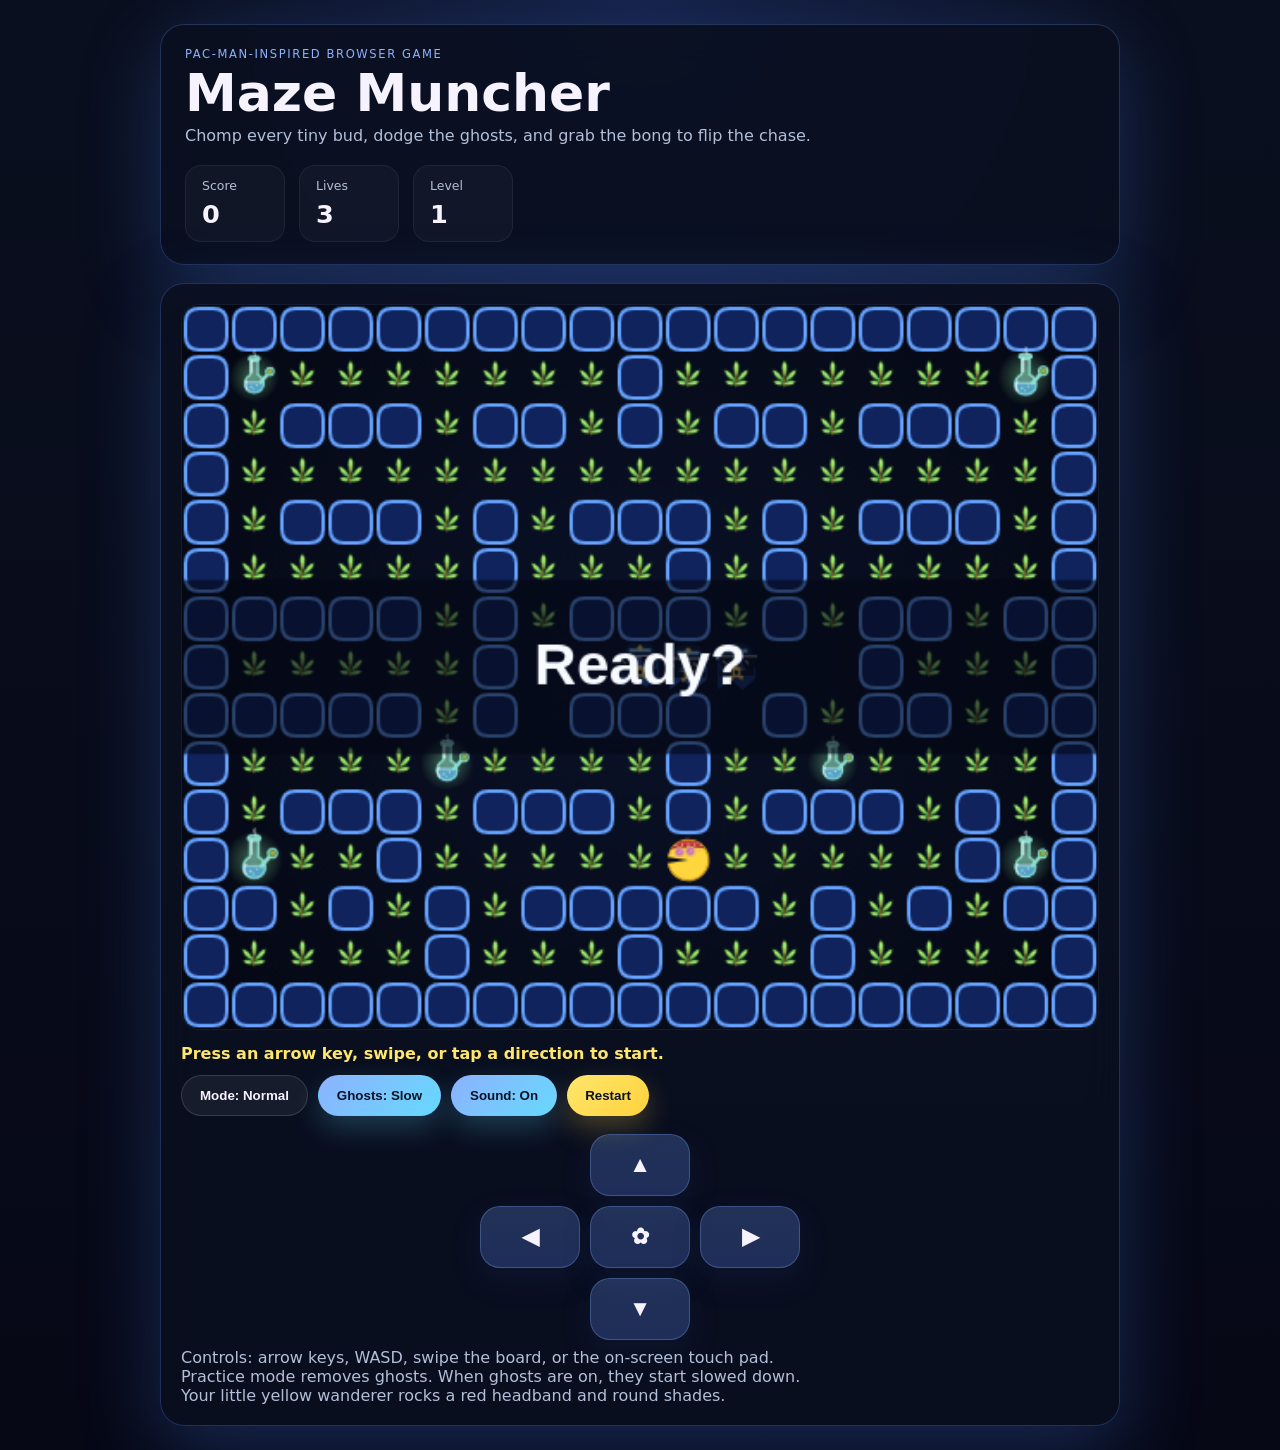
==== standalone.html @ b018c47c "Maze Muncher — polished build (hi-DPI, jail, cops, bong power-ups) Co-Authored-By: Claude Fable 5 <n" ====
<!DOCTYPE html>
<html lang="en">
<head>
  <meta charset="UTF-8" />
  <meta name="viewport" content="width=device-width, initial-scale=1.0" />
  <title>Maze Muncher</title>
  <style>
:root {
  color-scheme: dark;
  --bg: #060816;
  --panel: rgba(11, 16, 33, 0.9);
  --border: rgba(98, 148, 255, 0.26);
  --text: #f6f3ff;
  --muted: #b3bfd8;
  --accent: #ffe66d;
  --glow: rgba(76, 134, 255, 0.25);
}

* {
  box-sizing: border-box;
}

body {
  margin: 0;
  min-height: 100vh;
  font-family: Inter, system-ui, -apple-system, BlinkMacSystemFont, "Segoe UI", sans-serif;
  color: var(--text);
  background:
    radial-gradient(circle at top, rgba(71, 115, 255, 0.18), transparent 32%),
    linear-gradient(180deg, #0a0f1f 0%, var(--bg) 100%);
}

.game-shell {
  width: min(960px, calc(100vw - 32px));
  margin: 24px auto;
  display: grid;
  gap: 18px;
}

.hud-card,
.board-card {
  background: var(--panel);
  border: 1px solid var(--border);
  border-radius: 24px;
  box-shadow: 0 24px 80px var(--glow);
  backdrop-filter: blur(18px);
}

.hud-card {
  padding: 22px 24px;
  display: flex;
  justify-content: space-between;
  gap: 20px;
  align-items: end;
  flex-wrap: wrap;
}

.eyebrow {
  margin: 0 0 8px;
  color: #8db2ff;
  text-transform: uppercase;
  letter-spacing: 0.14em;
  font-size: 0.72rem;
}

h1 {
  margin: 0;
  font-size: clamp(2rem, 5vw, 3.25rem);
  line-height: 0.95;
}

.subcopy,
.instructions {
  margin: 8px 0 0;
  color: var(--muted);
  max-width: 62ch;
}

.hud-stats {
  display: flex;
  gap: 14px;
  flex-wrap: wrap;
}

.hud-stats div {
  min-width: 100px;
  padding: 12px 16px;
  background: rgba(255, 255, 255, 0.03);
  border: 1px solid rgba(255, 255, 255, 0.06);
  border-radius: 16px;
}

.hud-stats span {
  display: block;
  color: var(--muted);
  font-size: 0.78rem;
  margin-bottom: 6px;
}

.hud-stats strong {
  font-size: 1.6rem;
}

.board-card {
  padding: 20px;
}

canvas {
  width: 100%;
  height: auto;
  display: block;
  border-radius: 18px;
  background: #03040b;
  touch-action: none;
  border: 1px solid rgba(115, 161, 255, 0.15);
}

.controls {
  margin-top: 14px;
  display: flex;
  justify-content: space-between;
  align-items: center;
  gap: 12px;
  flex-wrap: wrap;
}

#message {
  margin: 0;
  font-weight: 600;
  color: var(--accent);
}

.buttons {
  display: flex;
  gap: 10px;
  flex-wrap: wrap;
}

button {
  appearance: none;
  border: 0;
  border-radius: 999px;
  padding: 12px 18px;
  cursor: pointer;
  color: #091123;
  background: linear-gradient(135deg, #ffe66d 0%, #ffd23c 100%);
  font-weight: 700;
  transition: transform 120ms ease, box-shadow 120ms ease;
  box-shadow: 0 12px 28px rgba(255, 210, 60, 0.25);
  touch-action: manipulation;
}

.touch-controls {
  margin: 18px auto 0;
  width: min(320px, 100%);
  display: grid;
  grid-template-columns: repeat(3, 1fr);
  grid-template-areas:
    '. up .'
    'left center right'
    '. down .';
  gap: 10px;
  user-select: none;
}

.touch-btn {
  min-height: 62px;
  padding: 0;
  border-radius: 20px;
  color: #f6f3ff;
  background: linear-gradient(180deg, rgba(110, 157, 255, 0.25) 0%, rgba(32, 48, 93, 0.95) 100%);
  border: 1px solid rgba(141, 178, 255, 0.28);
  box-shadow: 0 12px 28px rgba(23, 38, 80, 0.32);
  font-size: 1.4rem;
  font-weight: 800;
}

.touch-btn:hover {
  box-shadow: 0 14px 32px rgba(52, 86, 160, 0.32);
}

.touch-btn:active,
.touch-btn.touch-active {
  transform: scale(0.97);
  background: linear-gradient(180deg, rgba(255, 230, 109, 0.9) 0%, rgba(255, 180, 71, 0.95) 100%);
  color: #091123;
}

.touch-up { grid-area: up; }
.touch-left { grid-area: left; }
.touch-center { grid-area: center; }
.touch-right { grid-area: right; }
.touch-down { grid-area: down; }

button.button-secondary {
  color: var(--text);
  background: rgba(255, 255, 255, 0.06);
  border: 1px solid rgba(255, 255, 255, 0.14);
  box-shadow: none;
}

button.button-secondary.button-active {
  color: #091123;
  background: linear-gradient(135deg, #8db2ff 0%, #66d9ff 100%);
  border-color: transparent;
  box-shadow: 0 12px 28px rgba(102, 217, 255, 0.22);
}

button:hover {
  transform: translateY(-1px);
  box-shadow: 0 16px 32px rgba(255, 210, 60, 0.35);
}

button:active {
  transform: translateY(1px);
}

@media (max-width: 720px) {
  .game-shell {
    width: min(100vw - 18px, 960px);
    margin: 10px auto 24px;
  }

  .hud-card,
  .board-card {
    border-radius: 18px;
    padding: 16px;
  }

  .controls {
    align-items: stretch;
  }

  .buttons {
    width: 100%;
  }

  .buttons button {
    flex: 1 1 140px;
  }

  .touch-controls {
    width: min(340px, 100%);
    gap: 12px;
  }

  .touch-btn {
    min-height: 72px;
    font-size: 1.55rem;
  }

  .instructions {
    font-size: 0.96rem;
  }
}
  </style>
</head>
<body>
  <main class="game-shell">
    <section class="hud-card">
      <div>
        <p class="eyebrow">Pac-Man-inspired browser game</p>
        <h1>Maze Muncher</h1>
        <p class="subcopy">Chomp every tiny bud, dodge the ghosts, and grab the bong to flip the chase.</p>
      </div>
      <div class="hud-stats">
        <div><span>Score</span><strong id="score">0</strong></div>
        <div><span>Lives</span><strong id="lives">3</strong></div>
        <div><span>Level</span><strong id="level">1</strong></div>
      </div>
    </section>

    <section class="board-card">
      <canvas id="game" aria-label="Maze Muncher game board"></canvas>
      <div class="controls">
        <p id="message">Press an arrow key or tap a direction to start.</p>
        <div class="buttons">
          <button id="mode-toggle" class="button-secondary" type="button">Mode: Normal</button>
          <button id="speed-toggle" class="button-secondary" type="button">Ghosts: Slow</button>
          <button id="sound-toggle" class="button-secondary" type="button">Sound: On</button>
          <button id="restart" type="button">Restart</button>
        </div>
      </div>

      <div class="touch-controls" aria-label="Touch controls">
        <button class="touch-btn touch-up" type="button" data-direction="up" aria-label="Move up">▲</button>
        <button class="touch-btn touch-left" type="button" data-direction="left" aria-label="Move left">◀</button>
        <button class="touch-btn touch-center" type="button" id="touch-start" aria-label="Start game">✿</button>
        <button class="touch-btn touch-right" type="button" data-direction="right" aria-label="Move right">▶</button>
        <button class="touch-btn touch-down" type="button" data-direction="down" aria-label="Move down">▼</button>
      </div>

      <p class="instructions">Controls: arrow keys, WASD, swipe the board, or the on-screen touch pad. Practice mode removes ghosts. When ghosts are on, they start slowed down. Your little yellow wanderer rocks a red headband and round shades.</p>
    </section>
  </main>

  <script>
'use strict';

/* =====================================================================
   Maze Muncher — runtime
   Sections: config · dom · state · audio · maze · actors · movement ·
   ghost ai · collisions · update · sprites & layers · drawing · input ·
   bootstrap
   ===================================================================== */

/* ---------------- config ---------------- */

const TILE = 28;
const PLAYER_SPEED = 5.4;
const GHOST_SPEED = 4.35;
const FRIGHTENED_SPEED = 3.3;
const EYES_SPEED = 8.5;
const JAIL_MIN_TIME = 1.5;       // busted ghosts sit out at least this long
const POWER_DURATION = 7.5;
const POWER_WARNING = 2.0;       // frightened ghosts flash for the last N seconds
const DEATH_TIME = 1.25;         // seconds of death animation freeze
const WIN_FLASH_TIME = 1.6;      // board-cleared flash before next level loads
const START_LIVES = 3;
const SPRITE_SIZE = 36;          // css px box for pre-rendered bud sprites

const GHOST_SPEED_OPTIONS = [
  { label: 'Ghosts: Slow', multiplier: 0.68 },
  { label: 'Ghosts: Normal', multiplier: 1 },
];

const DIRS = {
  left: { x: -1, y: 0, angle: Math.PI },
  right: { x: 1, y: 0, angle: 0 },
  up: { x: 0, y: -1, angle: -Math.PI / 2 },
  down: { x: 0, y: 1, angle: Math.PI / 2 },
};

const OPPOSITE = {
  left: 'right',
  right: 'left',
  up: 'down',
  down: 'up',
};

const MAZE_TEMPLATE = [
  '###################',
  '#o.......#.......o#',
  '#.###.##.#.##.###.#',
  '#.................#',
  '#.###.#.###.#.###.#',
  '#.....#...#.#.....#',
  '#####.#.###.#.##.##',
  '#.....#  A B  #...#',
  '#####.# ### #.##.##',
  '#....o....#..o....#',
  '#.###.###.#.###.#.#',
  '#o..#.....P.....#o#',
  '##.#.#.#####.#.#.##',
  '#....#...#...#....#',
  '###################',
];

const ghostBlueprints = [
  { color: '#244c9f', accent: '#8ec8ff', badge: '#ffd45c', name: 'Officer Blue', corner: { x: 1, y: 1 } },
  { color: '#1b3f88', accent: '#9fd7ff', badge: '#ffcc4d', name: 'Officer Chase', corner: { x: 17, y: 1 } },
  { color: '#2b589d', accent: '#89c6ff', badge: '#ffd86a', name: 'Officer Bolt', corner: { x: 17, y: 13 } },
  { color: '#19366f', accent: '#7fc0ff', badge: '#ffcf57', name: 'Officer Moss', corner: { x: 1, y: 13 } },
];

/* ---------------- dom ---------------- */

const canvas = document.getElementById('game');
const ctx = canvas.getContext('2d');
const scoreEl = document.getElementById('score');
const livesEl = document.getElementById('lives');
const levelEl = document.getElementById('level');
const messageEl = document.getElementById('message');
const modeToggleBtn = document.getElementById('mode-toggle');
const speedToggleBtn = document.getElementById('speed-toggle');
const soundToggleBtn = document.getElementById('sound-toggle');
const restartBtn = document.getElementById('restart');
const touchButtons = Array.from(document.querySelectorAll('[data-direction]'));
const touchStartBtn = document.getElementById('touch-start');

/* ---------------- state ---------------- */

let rows = MAZE_TEMPLATE.length;
let cols = MAZE_TEMPLATE[0].length;
let maze = [];
let pelletsRemaining = 0;
let playerStart = { x: 9, y: 11 };
let ghostStarts = [];

let player;
let ghosts = [];
let score = 0;
let lives = START_LIVES;
let level = 1;
let desiredDirection = 'left';
let powerTimer = 0;
let eatChain = 0;                 // ghosts eaten on the current power orb
let gameStarted = false;
let gameOver = false;
let win = false;
let winTimer = 0;
let dying = false;
let deathTimer = 0;
let mouthPhase = 0;
let lastTime = 0;
let nowSec = 0;
let practiceMode = false;
let ghostSpeedIndex = 0;
let popups = [];

function getGhostSpeedMultiplier() {
  const ramp = Math.min(1 + (level - 1) * 0.06, 1.35);
  return GHOST_SPEED_OPTIONS[ghostSpeedIndex].multiplier * ramp;
}

function getPlayerSpeed() {
  return PLAYER_SPEED * Math.min(1 + (level - 1) * 0.02, 1.12);
}

/* ---------------- audio (tiny synth, no assets) ---------------- */

let audioCtx = null;
let soundOn = localStorage.getItem('mazeMuncherSound') !== 'off';
let lastChompAt = 0;
let chompAlt = false;

function ensureAudio() {
  if (audioCtx && audioCtx.state === 'closed') audioCtx = null;
  if (!audioCtx) {
    try { audioCtx = new (window.AudioContext || window.webkitAudioContext)(); } catch (e) { /* no audio */ }
  }
  if (audioCtx && audioCtx.state === 'suspended') {
    audioCtx.resume().catch(() => {});
  }
  return audioCtx;
}

// any real interaction revives a context the browser muted/suspended
['pointerdown', 'keydown', 'touchstart'].forEach((evt) => {
  window.addEventListener(evt, () => { if (soundOn) ensureAudio(); }, { passive: true });
});

function tone(freq, dur, type = 'square', vol = 0.1, delay = 0, slideTo = null) {
  if (!soundOn || !ensureAudio()) return;
  if (audioCtx.state !== 'running') return;   // never schedule into a muted context
  const t = audioCtx.currentTime + delay;
  const osc = audioCtx.createOscillator();
  const gain = audioCtx.createGain();
  osc.type = type;
  osc.frequency.setValueAtTime(freq, t);
  if (slideTo) osc.frequency.exponentialRampToValueAtTime(slideTo, t + dur);
  gain.gain.setValueAtTime(vol, t);
  gain.gain.exponentialRampToValueAtTime(0.001, t + dur);
  osc.connect(gain).connect(audioCtx.destination);
  osc.start(t);
  osc.stop(t + dur + 0.03);
}

function sfxChomp() {
  if (nowSec - lastChompAt < 0.085) return;
  lastChompAt = nowSec;
  chompAlt = !chompAlt;
  tone(chompAlt ? 520 : 392, 0.06, 'square', 0.045);
}
function sfxPower() { tone(190, 0.4, 'sawtooth', 0.09, 0, 560); }
function sfxGhostEaten() { tone(330, 0.1, 'triangle', 0.13); tone(660, 0.16, 'triangle', 0.11, 0.08); }
function sfxDeath() { tone(520, 0.95, 'triangle', 0.15, 0, 85); }
function sfxWin() { [392, 523, 659, 784].forEach((f, i) => tone(f, 0.16, 'sine', 0.12, i * 0.11)); }

/* ---------------- hud / messages ---------------- */

function updateControlLabels() {
  if (modeToggleBtn) {
    modeToggleBtn.textContent = practiceMode ? 'Mode: Practice' : 'Mode: Normal';
    modeToggleBtn.classList.toggle('button-active', practiceMode);
  }
  if (speedToggleBtn) {
    speedToggleBtn.textContent = GHOST_SPEED_OPTIONS[ghostSpeedIndex].label;
    speedToggleBtn.classList.toggle('button-active', ghostSpeedIndex === 0);
  }
  if (soundToggleBtn) {
    soundToggleBtn.textContent = soundOn ? 'Sound: On' : 'Sound: Off';
    soundToggleBtn.classList.toggle('button-active', soundOn);
  }
}

function syncHud() {
  scoreEl.textContent = String(score);
  livesEl.textContent = String(lives);
  if (levelEl) levelEl.textContent = String(level);
}

function setMessage(text) {
  messageEl.textContent = text;
}

/* ---------------- maze ---------------- */

function assertMaze() {
  const width = MAZE_TEMPLATE[0].length;
  MAZE_TEMPLATE.forEach((row, index) => {
    if (row.length !== width) {
      throw new Error(`Maze row ${index} has length ${row.length}; expected ${width}.`);
    }
  });
}

function cloneMaze() {
  pelletsRemaining = 0;
  ghostStarts = [];
  maze = MAZE_TEMPLATE.map((row, y) => row.split('').map((cell, x) => {
    if (cell === 'P') {
      playerStart = { x, y };
      return ' ';
    }
    if (/[A-D]/.test(cell)) {
      ghostStarts.push({ x, y });
      return ' ';
    }
    if (cell === '.' || cell === 'o') {
      pelletsRemaining += 1;
    }
    return cell;
  }));

  while (ghostStarts.length < ghostBlueprints.length) {
    ghostStarts.push({ x: 8 + ghostStarts.length, y: 7 });
  }

  buildWallLayer();
}

function wrapColumn(col) {
  return (col + cols) % cols;
}

function tileOpen(col, row) {
  if (row < 0 || row >= rows) return false;
  return maze[row][wrapColumn(col)] !== '#';
}

/* ---------------- actors ---------------- */

function createEntity(x, y, dir = 'left') {
  return { x, y, dir, startX: x, startY: y };
}

function resetActors() {
  player = {
    ...createEntity(playerStart.x, playerStart.y, 'left'),
    radius: 0.38,
  };

  ghosts = ghostBlueprints.map((blueprint, index) => ({
    ...createEntity(ghostStarts[index].x, ghostStarts[index].y, index % 2 === 0 ? 'left' : 'right'),
    index,
    color: blueprint.color,
    accent: blueprint.accent,
    badge: blueprint.badge,
    name: blueprint.name,
    corner: blueprint.corner,
    frightened: false,
    mode: 'normal',               // normal | eyes (heading home) | jailed (cooling off)
    jailTimer: 0,
    bobSeed: index * 1.7,
  }));

  desiredDirection = 'left';
}

function resetGame() {
  cloneMaze();
  resetActors();
  score = 0;
  lives = START_LIVES;
  level = 1;
  powerTimer = 0;
  eatChain = 0;
  gameStarted = false;
  gameOver = false;
  win = false;
  winTimer = 0;
  dying = false;
  mouthPhase = 0;
  popups = [];
  updateControlLabels();
  setMessage(practiceMode ? 'Practice mode: learn the maze with no ghosts.' : 'Press an arrow key, swipe, or tap a direction to start.');
  syncHud();
}

function nextLevel() {
  level += 1;
  cloneMaze();
  resetActors();
  powerTimer = 0;
  eatChain = 0;
  gameStarted = false;
  win = false;
  winTimer = 0;
  setMessage(practiceMode
    ? `Board cleared. Practice round ${level} ready.`
    : `Level ${level} — ghosts are a little quicker. Press a direction.`);
  syncHud();
}

/* ---------------- movement core ----------------
   Entities travel center-to-center along the grid. Turning and AI
   decisions happen exactly when a tile center is crossed, with the
   leftover frame distance carried into the new direction — no snapping,
   no lost motion, no jitter at corners. */

function stepEntity(entity, speed, delta, onCenter) {
  let dist = speed * delta;
  let guard = 12;
  while (dist > 1e-6 && guard > 0) {
    guard -= 1;
    const atCX = Math.abs(entity.x - Math.round(entity.x)) < 1e-4;
    const atCY = Math.abs(entity.y - Math.round(entity.y)) < 1e-4;

    if (atCX && atCY) {
      entity.x = Math.round(entity.x);
      entity.y = Math.round(entity.y);
      onCenter(entity);
      const dir = DIRS[entity.dir];
      if (!dir || !tileOpen(entity.x + dir.x, entity.y + dir.y)) return;
      const step = Math.min(dist, 1);
      entity.x += dir.x * step;
      entity.y += dir.y * step;
      dist -= step;
    } else {
      const dir = DIRS[entity.dir];
      const axis = dir.x !== 0 ? 'x' : 'y';
      const sign = dir.x + dir.y > 0 ? 1 : -1;
      const pos = entity[axis];
      const nextCenter = sign > 0 ? Math.ceil(pos - 1e-4) : Math.floor(pos + 1e-4);
      const step = Math.min(dist, Math.abs(nextCenter - pos));
      entity[axis] = pos + sign * step;
      dist -= step;
    }

    if (entity.x < -0.5) entity.x += cols;
    else if (entity.x > cols - 0.5) entity.x -= cols;
  }
}

function canLeave(entity, directionName) {
  const dir = DIRS[directionName];
  if (!dir) return false;
  return tileOpen(Math.round(entity.x) + dir.x, Math.round(entity.y) + dir.y);
}

/* ---------------- player ---------------- */

function playerCenterDecision(p) {
  if (desiredDirection !== p.dir && canLeave(p, desiredDirection)) {
    p.dir = desiredDirection;
  }
}

function updatePlayer(delta) {
  // reversing is always allowed instantly, even between tile centers
  if (desiredDirection === OPPOSITE[player.dir]) {
    const between = Math.abs(player.x - Math.round(player.x)) > 1e-4
      || Math.abs(player.y - Math.round(player.y)) > 1e-4;
    if (between) player.dir = desiredDirection;
  }
  stepEntity(player, getPlayerSpeed(), delta, playerCenterDecision);
  eatPellet();
}

function eatPellet() {
  const col = wrapColumn(Math.round(player.x));
  const row = Math.round(player.y);
  const cell = maze[row]?.[col];

  if (cell === '.') {
    maze[row][col] = ' ';
    pelletsRemaining -= 1;
    score += 10;
    sfxChomp();
  }

  if (cell === 'o') {
    maze[row][col] = ' ';
    pelletsRemaining -= 1;
    score += 50;
    powerTimer = POWER_DURATION;
    eatChain = 0;
    ghosts.forEach((ghost) => {
      if (ghost.mode !== 'normal') return;
      ghost.frightened = true;
      ghost.dir = OPPOSITE[ghost.dir];        // classic tell: ghosts flip around
    });
    sfxPower();
    setMessage(practiceMode ? 'Bong collected.' : 'Bong rip! Ghosts are edible.');
  }

  if ((cell === '.' || cell === 'o') && pelletsRemaining <= 0) {
    win = true;
    winTimer = WIN_FLASH_TIME;
    gameStarted = false;
    score += 250;
    addPopup(player.x, player.y, '+250', '#ffe66d');
    sfxWin();
    setMessage('You cleared the board!');
  }

  syncHud();
}

/* ---------------- ghost ai ---------------- */

function getOptions(entity) {
  return Object.entries(DIRS)
    .filter(([, dir]) => tileOpen(Math.round(entity.x) + dir.x, Math.round(entity.y) + dir.y))
    .map(([name]) => name);
}

function ghostTarget(ghost, index) {
  const forward = DIRS[player.dir] || DIRS.left;
  const closeToPlayer = Math.hypot(player.x - ghost.x, player.y - ghost.y) < 5;

  switch (index) {
    case 0:
      return { x: player.x, y: player.y };
    case 1:
      return { x: player.x + forward.x * 3, y: player.y + forward.y * 3 };
    case 2:
      return closeToPlayer ? ghost.corner : { x: player.x, y: player.y };
    default:
      return Math.random() < 0.6 ? ghost.corner : { x: player.x, y: player.y };
  }
}

/* breadth-first search for the first step of the shortest path —
   used by eaten ghosts so the eyes actually find their way home
   instead of ping-ponging in a greedy local minimum */
function bfsNextDir(startCol, startRow, targetCol, targetRow) {
  if (startCol === targetCol && startRow === targetRow) return null;
  const key = (c, r) => r * cols + c;
  const visited = new Set([key(startCol, startRow)]);
  const queue = [];

  for (const [name, dir] of Object.entries(DIRS)) {
    const c = wrapColumn(startCol + dir.x);
    const r = startRow + dir.y;
    if (!tileOpen(c, r)) continue;
    visited.add(key(c, r));
    queue.push({ c, r, first: name });
  }

  while (queue.length) {
    const node = queue.shift();
    if (node.c === targetCol && node.r === targetRow) return node.first;
    for (const dir of Object.values(DIRS)) {
      const c = wrapColumn(node.c + dir.x);
      const r = node.r + dir.y;
      if (r < 0 || r >= rows || !tileOpen(c, r) || visited.has(key(c, r))) continue;
      visited.add(key(c, r));
      queue.push({ c, r, first: node.first });
    }
  }
  return null;
}

function chooseGhostDirection(ghost, index) {
  if (ghost.mode === 'eyes') {
    const next = bfsNextDir(Math.round(ghost.x), Math.round(ghost.y), ghost.startX, ghost.startY);
    if (next) return next;
  }

  let options = getOptions(ghost);

  if (options.length > 1) {
    options = options.filter((option) => option !== OPPOSITE[ghost.dir]);
  }
  if (options.length === 0) {
    options = [OPPOSITE[ghost.dir]];
  }

  if (ghost.frightened) {
    return options[Math.floor(Math.random() * options.length)];
  }

  const target = ghostTarget(ghost, index);
  let best = options[0];
  let bestScore = Infinity;

  options.forEach((option) => {
    const dir = DIRS[option];
    const nx = Math.round(ghost.x) + dir.x;
    const ny = Math.round(ghost.y) + dir.y;
    const distance = Math.hypot(target.x - nx, target.y - ny) + Math.random() * 0.15;
    if (distance < bestScore) {
      bestScore = distance;
      best = option;
    }
  });

  return best;
}

function ghostCenterDecision(ghost) {
  if (ghost.mode === 'eyes'
    && Math.round(ghost.x) === ghost.startX
    && Math.round(ghost.y) === ghost.startY) {
    // busted ghosts cool off in jail until the power phase is over
    ghost.mode = 'jailed';
    ghost.frightened = false;
    ghost.jailTimer = Math.max(powerTimer, JAIL_MIN_TIME);
    return;
  }
  ghost.dir = chooseGhostDirection(ghost, ghost.index);
}

function updateGhosts(delta) {
  if (practiceMode) return;

  ghosts.forEach((ghost) => {
    if (ghost.mode === 'jailed') {
      ghost.jailTimer = Math.max(0, ghost.jailTimer - delta);
      if (ghost.jailTimer === 0 && powerTimer <= 0) {
        ghost.mode = 'normal';
      }
      return;
    }
    const speed = ghost.mode === 'eyes'
      ? EYES_SPEED
      : (ghost.frightened ? FRIGHTENED_SPEED : GHOST_SPEED) * getGhostSpeedMultiplier();
    stepEntity(ghost, speed, delta, ghostCenterDecision);
  });
}

/* ---------------- collisions ---------------- */

function handleCollisions() {
  if (practiceMode) return;

  for (const ghost of ghosts) {
    if (ghost.mode === 'eyes' || ghost.mode === 'jailed') continue;
    const distance = Math.hypot(player.x - ghost.x, player.y - ghost.y);
    if (distance > 0.62) continue;

    if (ghost.frightened) {
      eatChain += 1;
      const points = Math.min(200 * 2 ** (eatChain - 1), 1600);
      score += points;
      ghost.mode = 'eyes';
      ghost.frightened = false;
      addPopup(ghost.x, ghost.y, `+${points}`, '#8ec8ff');
      setMessage(`You ate ${ghost.name}.`);
      sfxGhostEaten();
      syncHud();
      continue;
    }

    if (!gameOver && !dying) {
      dying = true;
      deathTimer = DEATH_TIME;
      sfxDeath();
      return;
    }
  }
}

/* ---------------- popups ---------------- */

function addPopup(tileX, tileY, text, color) {
  popups.push({
    x: tileX * TILE + TILE / 2,
    y: tileY * TILE + TILE / 2,
    text,
    color,
    life: 0.9,
    maxLife: 0.9,
  });
}

function updatePopups(delta) {
  for (let i = popups.length - 1; i >= 0; i -= 1) {
    const p = popups[i];
    p.life -= delta;
    p.y -= 26 * delta;
    if (p.life <= 0) popups.splice(i, 1);
  }
}

/* ---------------- update ---------------- */

function update(delta) {
  if (dying) {
    deathTimer -= delta;
    if (deathTimer <= 0) {
      dying = false;
      lives -= 1;
      syncHud();
      if (lives <= 0) {
        gameOver = true;
        gameStarted = false;
        setMessage('Game over. Hit restart to try again.');
      } else {
        resetActors();
        gameStarted = false;
        powerTimer = 0;
        setMessage('Ouch. You lost a life. Press a direction to continue.');
      }
    }
    return;
  }

  if (win && winTimer > 0) {
    winTimer -= delta;
    if (winTimer <= 0) nextLevel();
    return;
  }

  if (!gameStarted || gameOver || win) return;

  mouthPhase += delta * 12;
  if (powerTimer > 0) {
    powerTimer = Math.max(0, powerTimer - delta);
    if (powerTimer === 0) {
      ghosts.forEach((ghost) => {
        ghost.frightened = false;
      });
      eatChain = 0;
      setMessage('Power mode faded.');
    }
  }

  updatePlayer(delta);
  updateGhosts(delta);
  handleCollisions();
}

/* ---------------- sprites & layers ----------------
   The wall layer and the two bud sprites are pre-rendered at device
   pixel resolution once per board, so the per-frame cost is a handful
   of drawImage calls instead of hundreds of gradient/path fills. */

let dpr = 1;
let wallLayer = null;
let pelletSprite = null;
let powerSprite = null;

function sizeCanvas() {
  dpr = Math.min(window.devicePixelRatio || 1, 2.5);
  canvas.width = Math.round(cols * TILE * dpr);
  canvas.height = Math.round(rows * TILE * dpr);
  ctx.setTransform(dpr, 0, 0, dpr, 0, 0);
  pelletSprite = makeBudSprite(false);
  powerSprite = makeBudSprite(true);
  if (maze.length) buildWallLayer();
}

function makeBudSprite(power) {
  const ss = dpr * 1.6;     // supersample so the power-orb pulse stays crisp
  const c = document.createElement('canvas');
  c.width = c.height = Math.ceil(SPRITE_SIZE * ss);
  const g = c.getContext('2d');
  g.setTransform(ss, 0, 0, ss, (SPRITE_SIZE / 2) * ss, (SPRITE_SIZE / 2) * ss);
  if (power) drawBongArt(g);
  else drawBudArt(g, false);
  return c;
}

/* the power item: a little glass bong with a lit bowl */
function drawBongArt(g) {
  // soft glow so it pops as the power item
  const glow = g.createRadialGradient(0, 0, 2, 0, 0, 16);
  glow.addColorStop(0, 'rgba(150, 255, 170, 0.35)');
  glow.addColorStop(1, 'rgba(150, 255, 170, 0)');
  g.fillStyle = glow;
  g.beginPath();
  g.arc(0, 0, 16, 0, Math.PI * 2);
  g.fill();

  const glass = 'rgba(150, 225, 210, 0.4)';
  const rim = '#8fe0d2';
  g.lineJoin = 'round';
  g.lineCap = 'round';

  // silhouette: neck flowing into the bulb base
  g.fillStyle = glass;
  g.strokeStyle = rim;
  g.lineWidth = 1.3;
  g.beginPath();
  g.moveTo(-2.3, -11.5);
  g.lineTo(-2.3, -1.5);
  g.bezierCurveTo(-7.5, 0.5, -7.5, 9.5, 0, 9.8);
  g.bezierCurveTo(7.5, 9.5, 7.5, 0.5, 2.3, -1.5);
  g.lineTo(2.3, -11.5);
  g.closePath();
  g.fill();
  g.stroke();

  // flared mouthpiece
  g.fillStyle = glass;
  g.beginPath();
  g.ellipse(0, -11.8, 3.4, 1.5, 0, 0, Math.PI * 2);
  g.fill();
  g.stroke();

  // water with bubbles, clipped to the bulb
  g.save();
  g.beginPath();
  g.moveTo(-2.3, -1.5);
  g.bezierCurveTo(-7.5, 0.5, -7.5, 9.5, 0, 9.8);
  g.bezierCurveTo(7.5, 9.5, 7.5, 0.5, 2.3, -1.5);
  g.closePath();
  g.clip();
  g.fillStyle = 'rgba(90, 190, 255, 0.55)';
  g.fillRect(-8, 3.2, 16, 8);
  g.strokeStyle = 'rgba(200, 240, 255, 0.8)';
  g.lineWidth = 0.8;
  g.beginPath();
  g.moveTo(-7, 3.2);
  g.lineTo(7, 3.2);
  g.stroke();
  g.fillStyle = 'rgba(230, 250, 255, 0.7)';
  [[-2, 6.2, 0.7], [1.6, 5, 0.55], [-0.2, 7.6, 0.5]].forEach(([bx, by, br]) => {
    g.beginPath();
    g.arc(bx, by, br, 0, Math.PI * 2);
    g.fill();
  });
  g.restore();

  // downstem + packed bowl with a lit ember
  g.strokeStyle = rim;
  g.lineWidth = 2.2;
  g.beginPath();
  g.moveTo(4, 3.2);
  g.lineTo(9.2, -2.6);
  g.stroke();
  g.fillStyle = '#3f7d46';
  g.beginPath();
  g.arc(10, -3.6, 2.5, 0, Math.PI * 2);
  g.fill();
  g.strokeStyle = rim;
  g.lineWidth = 1.1;
  g.stroke();
  g.fillStyle = '#7db84e';
  g.beginPath();
  g.arc(10, -3.6, 1.5, 0, Math.PI * 2);
  g.fill();
  g.fillStyle = '#ff8c3a';
  g.beginPath();
  g.arc(10.4, -4, 0.7, 0, Math.PI * 2);
  g.fill();

  // glass glints
  g.strokeStyle = 'rgba(255, 255, 255, 0.75)';
  g.lineWidth = 0.9;
  g.beginPath();
  g.moveTo(-1.3, -10.5);
  g.lineTo(-1.3, -3);
  g.moveTo(-4.4, 2.4);
  g.bezierCurveTo(-5.8, 4, -5.6, 6.5, -4.2, 7.8);
  g.stroke();

  // wisp of smoke off the mouthpiece
  g.strokeStyle = 'rgba(230, 240, 235, 0.55)';
  g.lineWidth = 1;
  g.beginPath();
  g.moveTo(0.6, -13);
  g.bezierCurveTo(2.2, -14.4, -1.4, -15.2, 0.4, -16.8);
  g.stroke();
}

function drawBudArt(g, power) {
  const scale = power ? 1.22 : 0.78;
  g.save();
  g.scale(scale, scale);

  const budGradient = g.createRadialGradient(-1, -4, 1, 0, 0, 14);
  budGradient.addColorStop(0, power ? '#d3ff8b' : '#b8f57d');
  budGradient.addColorStop(0.55, power ? '#6fd45e' : '#55ba4f');
  budGradient.addColorStop(1, power ? '#2d7d32' : '#245f29');

  g.fillStyle = budGradient;
  g.strokeStyle = power ? 'rgba(240, 255, 173, 0.95)' : 'rgba(18, 46, 22, 0.95)';
  g.lineWidth = power ? 1.2 : 0.9;
  g.lineJoin = 'round';

  const leaves = [
    { dx: 0, dy: -6.2, sx: 1, sy: 1.05, rot: 0 },
    { dx: -4.7, dy: -1.2, sx: 0.86, sy: 1, rot: -0.78 },
    { dx: 4.7, dy: -1.2, sx: 0.86, sy: 1, rot: 0.78 },
    { dx: -3.2, dy: 4.3, sx: 0.76, sy: 0.88, rot: -1.38 },
    { dx: 3.2, dy: 4.3, sx: 0.76, sy: 0.88, rot: 1.38 },
  ];

  leaves.forEach(({ dx, dy, sx, sy, rot }) => {
    g.save();
    g.translate(dx, dy);
    g.rotate(rot);
    g.scale(sx, sy);
    g.beginPath();
    g.moveTo(0, -6.2);
    g.quadraticCurveTo(4.5, -1.2, 0, 6.6);
    g.quadraticCurveTo(-4.5, -1.2, 0, -6.2);
    g.closePath();
    g.fill();
    g.stroke();
    g.restore();
  });

  g.strokeStyle = power ? '#ffd46b' : '#d7813f';
  g.lineWidth = power ? 1 : 0.7;
  g.beginPath();
  g.moveTo(0, 7.2);
  g.lineTo(0, -5.4);
  g.stroke();

  g.restore();
}

function buildWallLayer() {
  if (!canvas.width) return;
  wallLayer = document.createElement('canvas');
  wallLayer.width = canvas.width;
  wallLayer.height = canvas.height;
  const g = wallLayer.getContext('2d');
  g.setTransform(dpr, 0, 0, dpr, 0, 0);

  const wCss = cols * TILE;
  const hCss = rows * TILE;
  const bg = g.createRadialGradient(wCss / 2, hCss / 2, 40, wCss / 2, hCss / 2, Math.max(wCss, hCss) * 0.72);
  bg.addColorStop(0, '#0a1126');
  bg.addColorStop(1, '#04060f');
  g.fillStyle = bg;
  g.fillRect(0, 0, wCss, hCss);

  for (let y = 0; y < rows; y += 1) {
    for (let x = 0; x < cols; x += 1) {
      if (maze[y][x] === '#') drawWall(g, x, y);
    }
  }
}

function drawWall(g, x, y) {
  const px = x * TILE;
  const py = y * TILE;
  g.fillStyle = '#10235c';
  g.strokeStyle = '#66a3ff';
  g.lineWidth = 2;
  roundRect(g, px + 2, py + 2, TILE - 4, TILE - 4, 8, true, true);
}

function roundRect(g, x, y, width, height, radius, fill, stroke) {
  g.beginPath();
  g.moveTo(x + radius, y);
  g.lineTo(x + width - radius, y);
  g.quadraticCurveTo(x + width, y, x + width, y + radius);
  g.lineTo(x + width, y + height - radius);
  g.quadraticCurveTo(x + width, y + height, x + width - radius, y + height);
  g.lineTo(x + radius, y + height);
  g.quadraticCurveTo(x, y + height, x, y + height - radius);
  g.lineTo(x, y + radius);
  g.quadraticCurveTo(x, y, x + radius, y);
  g.closePath();
  if (fill) g.fill();
  if (stroke) g.stroke();
}

/* ---------------- drawing ---------------- */

function drawPellets() {
  for (let y = 0; y < rows; y += 1) {
    for (let x = 0; x < cols; x += 1) {
      const cell = maze[y][x];
      if (cell !== '.' && cell !== 'o') continue;
      const cx = x * TILE + TILE / 2;
      const cy = y * TILE + TILE / 2;
      if (cell === '.') {
        ctx.drawImage(pelletSprite, cx - SPRITE_SIZE / 2, cy - SPRITE_SIZE / 2, SPRITE_SIZE, SPRITE_SIZE);
      } else {
        const pulse = 1 + Math.sin(nowSec * 4.2 + (x + y) * 0.9) * 0.08;
        const s = SPRITE_SIZE * pulse;
        ctx.drawImage(powerSprite, cx - s / 2, cy - s / 2, s, s);
      }
    }
  }
}

function drawPlayer() {
  const px = player.x * TILE + TILE / 2;
  const py = player.y * TILE + TILE / 2;
  const r = TILE * 0.42;
  const dir = DIRS[player.dir] || DIRS.left;

  let mouth = 0.15 + Math.abs(Math.sin(mouthPhase)) * 0.32;
  let spin = 0;
  let scale = 1;
  if (dying) {
    const p = 1 - Math.max(deathTimer, 0) / DEATH_TIME;
    spin = p * Math.PI * 3;
    scale = Math.max(0.06, 1 - p * p);
    mouth = 0.15 + p * 1.25;
  }

  ctx.save();
  ctx.translate(px, py);
  ctx.rotate(spin);
  ctx.scale(scale, scale);

  // the whole character lives in a local frame that turns with him:
  // mouth opens toward +x, headband/hair/glasses ride along. Facing left
  // uses a horizontal mirror instead of a 180° spin so he never goes
  // upside down.
  if (player.dir === 'left') {
    ctx.scale(1, -1);
    ctx.rotate(Math.PI);
  } else {
    ctx.rotate(dir.angle);
  }

  // --- body + mouth ---
  ctx.fillStyle = '#ffd63d';
  ctx.beginPath();
  ctx.moveTo(0, 0);
  ctx.arc(0, 0, r, mouth, Math.PI * 2 - mouth, false);
  ctx.closePath();
  ctx.fill();
  ctx.strokeStyle = '#cc9b1b';
  ctx.lineWidth = 1.1;
  ctx.beginPath();
  ctx.arc(0, 0, r, mouth, Math.PI * 2 - mouth, false);
  ctx.stroke();

  // --- red headband, clipped to the body ---
  ctx.save();
  ctx.beginPath();
  ctx.arc(0, 0, r, 0, Math.PI * 2);
  ctx.clip();

  ctx.fillStyle = '#c93a39';
  ctx.beginPath();
  ctx.moveTo(-r * 1.05, -r * 0.88);
  ctx.quadraticCurveTo(0, -r * 1.08, r * 1.05, -r * 0.84);
  ctx.lineTo(r * 1.02, -r * 0.56);
  ctx.quadraticCurveTo(0, -r * 0.72, -r * 1.02, -r * 0.6);
  ctx.closePath();
  ctx.fill();

  ctx.strokeStyle = '#982826';
  ctx.lineWidth = 1.05;
  ctx.beginPath();
  ctx.moveTo(-r * 0.95, -r * 0.62);
  ctx.quadraticCurveTo(0, -r * 0.78, r * 0.93, -r * 0.58);
  ctx.stroke();

  ctx.fillStyle = '#ffe9e1';
  [-0.62, -0.32, 0, 0.3, 0.6].forEach((dx) => {
    ctx.beginPath();
    ctx.arc(dx * r, -r * 0.76, r * 0.05, 0, Math.PI * 2);
    ctx.fill();
  });
  ctx.restore();

  // --- round rose-tinted lennon glasses ---
  const gy = -0.4 * r;
  const lensR = 0.23 * r;
  const fx = 0.44 * r;
  const bx = -0.1 * r;

  ctx.strokeStyle = '#e8c25a';
  ctx.lineWidth = 0.07 * r;
  ctx.beginPath();
  ctx.moveTo(bx - lensR, gy);
  ctx.lineTo(-r * 0.72, -r * 0.52);
  ctx.stroke();

  ctx.fillStyle = 'rgba(193, 86, 213, 0.78)';
  ctx.beginPath();
  ctx.arc(fx, gy, lensR, 0, Math.PI * 2);
  ctx.fill();
  ctx.beginPath();
  ctx.arc(bx, gy - 0.04 * r, lensR, 0, Math.PI * 2);
  ctx.fill();

  ctx.beginPath();
  ctx.arc(fx, gy, lensR, 0, Math.PI * 2);
  ctx.stroke();
  ctx.beginPath();
  ctx.arc(bx, gy - 0.04 * r, lensR, 0, Math.PI * 2);
  ctx.stroke();

  ctx.beginPath();
  ctx.moveTo(bx + lensR, gy - 0.06 * r);
  ctx.quadraticCurveTo((bx + fx) / 2, gy - lensR * 1.3, fx - lensR, gy - 0.06 * r);
  ctx.stroke();

  ctx.strokeStyle = 'rgba(255, 255, 255, 0.6)';
  ctx.lineWidth = 0.05 * r;
  ctx.beginPath();
  ctx.moveTo(fx - lensR * 0.45, gy - lensR * 0.35);
  ctx.lineTo(fx + lensR * 0.1, gy + lensR * 0.3);
  ctx.moveTo(bx - lensR * 0.45, gy - 0.04 * r - lensR * 0.35);
  ctx.lineTo(bx + lensR * 0.1, gy - 0.04 * r + lensR * 0.3);
  ctx.stroke();

  ctx.restore();
}

function drawGhost(ghost) {
  const px = ghost.x * TILE + TILE / 2;
  const py = ghost.y * TILE + TILE / 2 + Math.sin(nowSec * 5 + ghost.bobSeed) * 0.8;
  const radius = TILE * 0.38;
  const eyeDir = DIRS[ghost.dir] || DIRS.left;

  // eyes-only mode: the eaten ghost hustles home
  if (ghost.mode === 'eyes') {
    ctx.fillStyle = 'rgba(255, 255, 255, 0.92)';
    ctx.beginPath();
    ctx.arc(px - 7, py - 2, 5, 0, Math.PI * 2);
    ctx.arc(px + 7, py - 2, 5, 0, Math.PI * 2);
    ctx.fill();
    ctx.fillStyle = '#2440a8';
    ctx.beginPath();
    ctx.arc(px - 7 + eyeDir.x * 2.2, py - 2 + eyeDir.y * 2.2, 2.4, 0, Math.PI * 2);
    ctx.arc(px + 7 + eyeDir.x * 2.2, py - 2 + eyeDir.y * 2.2, 2.4, 0, Math.PI * 2);
    ctx.fill();
    return;
  }

  // frightened ghosts flash white when power mode is about to end
  const flashing = ghost.frightened && powerTimer < POWER_WARNING && Math.floor(nowSec * 8) % 2 === 0;
  const bodyColor = ghost.frightened ? (flashing ? '#e9eeff' : '#426bff') : ghost.color;
  const trimColor = ghost.frightened ? '#d5e2ff' : (ghost.accent || '#9fd7ff');
  const badgeColor = ghost.frightened ? '#ffe66d' : (ghost.badge || '#ffd45c');
  const jailed = ghost.mode === 'jailed';

  ctx.save();
  if (jailed) ctx.globalAlpha = 0.7;
  ctx.fillStyle = bodyColor;
  ctx.beginPath();
  ctx.arc(px, py - 2, radius, Math.PI, 0);
  ctx.lineTo(px + radius, py + radius - 4);
  for (let i = 0; i < 4; i += 1) {
    const waveX = px + radius - i * (radius / 1.5);
    const waveY = py + radius - 4 + ((i + Math.floor(nowSec * 7)) % 2 === 0 ? 6 : 0);
    ctx.lineTo(waveX, waveY);
  }
  ctx.lineTo(px - radius, py + radius - 4);
  ctx.closePath();
  ctx.fill();

  if (!ghost.frightened) {
    ctx.fillStyle = '#10203e';
    ctx.beginPath();
    ctx.moveTo(px - radius * 0.95, py - radius * 0.62);
    ctx.lineTo(px + radius * 0.95, py - radius * 0.62);
    ctx.lineTo(px + radius * 0.68, py - radius * 1.16);
    ctx.quadraticCurveTo(px, py - radius * 1.42, px - radius * 0.68, py - radius * 1.16);
    ctx.closePath();
    ctx.fill();

    ctx.strokeStyle = trimColor;
    ctx.lineWidth = 2;
    ctx.beginPath();
    ctx.moveTo(px - radius * 0.6, py - radius * 0.84);
    ctx.lineTo(px + radius * 0.6, py - radius * 0.84);
    ctx.stroke();

    ctx.fillStyle = badgeColor;
    ctx.beginPath();
    ctx.arc(px, py - radius * 0.98, 1.6, 0, Math.PI * 2);
    ctx.fill();

    ctx.fillStyle = '#091224';
    ctx.fillRect(px - radius * 0.92, py - radius * 0.64, radius * 1.84, 2.2);

    ctx.fillStyle = badgeColor;
    ctx.beginPath();
    ctx.moveTo(px, py - 0.4);
    ctx.lineTo(px + 5.3, py + 2.5);
    ctx.lineTo(px + 3.2, py + 8.2);
    ctx.lineTo(px, py + 5.4);
    ctx.lineTo(px - 3.2, py + 8.2);
    ctx.lineTo(px - 5.3, py + 2.5);
    ctx.closePath();
    ctx.fill();
  } else {
    ctx.strokeStyle = flashing ? '#9aa8d8' : '#d5e2ff';
    ctx.lineWidth = 2;
    ctx.beginPath();
    ctx.moveTo(px - radius * 0.7, py - radius * 0.75);
    ctx.lineTo(px + radius * 0.7, py - radius * 0.75);
    ctx.stroke();

    // worried zigzag mouth
    ctx.strokeStyle = flashing ? '#2440a8' : '#d5e2ff';
    ctx.lineWidth = 1.4;
    ctx.beginPath();
    ctx.moveTo(px - 6, py + 6);
    for (let i = 0; i < 4; i += 1) {
      ctx.lineTo(px - 6 + (i + 0.5) * 3, py + (i % 2 === 0 ? 3.6 : 6));
    }
    ctx.stroke();
  }

  if (ghost.frightened) {
    // scared wide eyes while edible
    ctx.fillStyle = '#ffffff';
    ctx.beginPath();
    ctx.arc(px - 7, py - 2, 5, 0, Math.PI * 2);
    ctx.arc(px + 7, py - 2, 5, 0, Math.PI * 2);
    ctx.fill();

    ctx.fillStyle = flashing ? '#2440a8' : '#ffe66d';
    ctx.beginPath();
    ctx.arc(px - 7 + eyeDir.x * 1.8, py - 2 + eyeDir.y * 1.8, 2.3, 0, Math.PI * 2);
    ctx.arc(px + 7 + eyeDir.x * 1.8, py - 2 + eyeDir.y * 1.8, 2.3, 0, Math.PI * 2);
    ctx.fill();
  } else {
    // mirrored aviator shades — these ghosts are cops
    const lx = px - 6.5 + eyeDir.x * 1.2;
    const rx = px + 6.5 + eyeDir.x * 1.2;
    const ly = py - 2 + eyeDir.y * 1.2;

    ctx.strokeStyle = '#cfd8e8';
    ctx.lineWidth = 1.5;
    ctx.beginPath();
    ctx.moveTo(px - 12, ly - 3.4);
    ctx.lineTo(px + 12, ly - 3.4);
    ctx.stroke();

    ctx.fillStyle = '#0d1320';
    ctx.beginPath();
    ctx.moveTo(lx - 4.6, ly - 3.2);
    ctx.lineTo(lx + 4.6, ly - 3.2);
    ctx.quadraticCurveTo(lx + 4.2, ly + 4.2, lx, ly + 4.6);
    ctx.quadraticCurveTo(lx - 4.2, ly + 4.2, lx - 4.6, ly - 3.2);
    ctx.closePath();
    ctx.fill();
    ctx.beginPath();
    ctx.moveTo(rx - 4.6, ly - 3.2);
    ctx.lineTo(rx + 4.6, ly - 3.2);
    ctx.quadraticCurveTo(rx + 4.2, ly + 4.2, rx, ly + 4.6);
    ctx.quadraticCurveTo(rx - 4.2, ly + 4.2, rx - 4.6, ly - 3.2);
    ctx.closePath();
    ctx.fill();

    ctx.strokeStyle = 'rgba(255, 255, 255, 0.55)';
    ctx.lineWidth = 1.1;
    ctx.beginPath();
    ctx.moveTo(lx - 2.6, ly - 1.4);
    ctx.lineTo(lx - 0.6, ly + 0.8);
    ctx.moveTo(rx - 2.6, ly - 1.4);
    ctx.lineTo(rx - 0.6, ly + 0.8);
    ctx.stroke();

    // duty belt with gold buckle
    ctx.fillStyle = '#0c1730';
    ctx.fillRect(px - radius * 0.94, py + radius * 0.18, radius * 1.88, 3.6);
    ctx.fillStyle = badgeColor;
    ctx.fillRect(px - 2.3, py + radius * 0.18 - 0.7, 4.6, 5);
    ctx.fillStyle = '#0c1730';
    ctx.fillRect(px - 1.1, py + radius * 0.18 + 0.6, 2.2, 2.4);
  }

  if (jailed) {
    // cell bars while cooling off
    ctx.strokeStyle = 'rgba(196, 209, 232, 0.9)';
    ctx.lineWidth = 2;
    ctx.beginPath();
    for (let i = -1; i <= 1; i += 1) {
      ctx.moveTo(px + i * 7.5, py - radius - 7);
      ctx.lineTo(px + i * 7.5, py + radius + 3);
    }
    ctx.moveTo(px - 11, py - radius - 5);
    ctx.lineTo(px + 11, py - radius - 5);
    ctx.stroke();
  }

  ctx.restore();
}

function drawPopups() {
  ctx.save();
  ctx.textAlign = 'center';
  ctx.font = '700 14px Inter, sans-serif';
  for (const p of popups) {
    ctx.globalAlpha = Math.max(0, Math.min(1, (p.life / p.maxLife) * 1.4));
    ctx.strokeStyle = 'rgba(4, 7, 20, 0.8)';
    ctx.lineWidth = 3;
    ctx.strokeText(p.text, p.x, p.y);
    ctx.fillStyle = p.color;
    ctx.fillText(p.text, p.x, p.y);
  }
  ctx.restore();
}

function drawOverlay(title) {
  const wCss = cols * TILE;
  const hCss = rows * TILE;
  ctx.fillStyle = 'rgba(4, 7, 20, 0.62)';
  ctx.fillRect(0, hCss * 0.38, wCss, hCss * 0.24);
  ctx.fillStyle = '#f7fbff';
  ctx.font = '700 34px Inter, sans-serif';
  ctx.textAlign = 'center';
  ctx.fillText(title, wCss / 2, hCss / 2 + 10);
}

function drawBoard() {
  const wCss = cols * TILE;
  const hCss = rows * TILE;
  ctx.clearRect(0, 0, wCss, hCss);
  ctx.drawImage(wallLayer, 0, 0, wCss, hCss);

  drawPellets();
  drawPlayer();
  if (!practiceMode) {
    ghosts.forEach(drawGhost);
  }
  drawPopups();

  if (win && winTimer > 0) {
    ctx.fillStyle = `rgba(255, 255, 255, ${0.05 + 0.07 * (Math.sin(nowSec * 18) + 1)})`;
    ctx.fillRect(0, 0, wCss, hCss);
  }

  if (!gameStarted && !gameOver && !win && !dying) {
    drawOverlay('Ready?');
  }
  if (gameOver) {
    drawOverlay('Game Over');
  }
  if (win) {
    drawOverlay('Board Cleared!');
  }
}

/* ---------------- main loop ---------------- */

function loop(timestamp) {
  if (!lastTime) lastTime = timestamp;
  const delta = Math.min((timestamp - lastTime) / 1000, 0.033);
  lastTime = timestamp;
  nowSec = timestamp / 1000;

  if (gameStarted || dying || win) update(delta);
  updatePopups(delta);
  drawBoard();
  requestAnimationFrame(loop);
}

/* ---------------- input ---------------- */

function startFromInput(direction) {
  if (dying) return;
  desiredDirection = direction;
  if (!gameOver && !win) {
    gameStarted = true;
    if (messageEl.textContent.includes('Press') || messageEl.textContent.includes('Ready') || messageEl.textContent.includes('round')) {
      setMessage(practiceMode ? 'Practice run active.' : 'Clear the maze.');
    }
  }
}

function bindTouchControl(button, direction) {
  if (!button) return;

  const runAction = () => {
    ensureAudio();
    if (direction) {
      startFromInput(direction);
    } else if (!gameOver && !win && !dying) {
      gameStarted = true;
      setMessage(practiceMode ? 'Practice run active.' : 'Clear the maze.');
    }
  };

  const activate = (event) => {
    event.preventDefault();
    button.classList.add('touch-active');
    runAction();
  };

  const deactivate = () => {
    button.classList.remove('touch-active');
  };

  button.addEventListener('pointerdown', activate);
  button.addEventListener('pointerup', deactivate);
  button.addEventListener('pointerleave', deactivate);
  button.addEventListener('pointercancel', deactivate);
  button.addEventListener('click', (event) => {
    event.preventDefault();
    runAction();
  });
}

window.addEventListener('keydown', (event) => {
  const map = {
    ArrowLeft: 'left',
    ArrowRight: 'right',
    ArrowUp: 'up',
    ArrowDown: 'down',
    a: 'left',
    d: 'right',
    w: 'up',
    s: 'down',
  };

  if (event.key === ' ' || event.key === 'Enter') {
    event.preventDefault();
    ensureAudio();
    if (gameOver) resetGame();
    else if (!gameStarted && !win && !dying) startFromInput(desiredDirection);
    return;
  }

  const direction = map[event.key];
  if (!direction) return;
  event.preventDefault();
  ensureAudio();
  startFromInput(direction);
});

/* swipe / drag steering directly on the board */
let swipeAnchor = null;
canvas.addEventListener('pointerdown', (event) => {
  event.preventDefault();
  ensureAudio();
  swipeAnchor = { x: event.clientX, y: event.clientY };
});
canvas.addEventListener('pointermove', (event) => {
  if (!swipeAnchor) return;
  const dx = event.clientX - swipeAnchor.x;
  const dy = event.clientY - swipeAnchor.y;
  if (Math.hypot(dx, dy) < 18) return;
  const direction = Math.abs(dx) > Math.abs(dy)
    ? (dx > 0 ? 'right' : 'left')
    : (dy > 0 ? 'down' : 'up');
  swipeAnchor = { x: event.clientX, y: event.clientY };
  startFromInput(direction);
});
window.addEventListener('pointerup', () => { swipeAnchor = null; });
window.addEventListener('pointercancel', () => { swipeAnchor = null; });

restartBtn.addEventListener('click', () => {
  ensureAudio();
  resetGame();
});

modeToggleBtn?.addEventListener('click', () => {
  practiceMode = !practiceMode;
  resetGame();
});

speedToggleBtn?.addEventListener('click', () => {
  ghostSpeedIndex = (ghostSpeedIndex + 1) % GHOST_SPEED_OPTIONS.length;
  updateControlLabels();
  if (!practiceMode) {
    setMessage(`${GHOST_SPEED_OPTIONS[ghostSpeedIndex].label} selected.`);
  }
});

soundToggleBtn?.addEventListener('click', () => {
  soundOn = !soundOn;
  localStorage.setItem('mazeMuncherSound', soundOn ? 'on' : 'off');
  if (soundOn) { ensureAudio(); sfxChomp(); }
  updateControlLabels();
});

touchButtons.forEach((button) => {
  bindTouchControl(button, button.dataset.direction);
});

bindTouchControl(touchStartBtn, null);

/* ---------------- bootstrap ---------------- */

function init() {
  assertMaze();
  cols = MAZE_TEMPLATE[0].length;
  rows = MAZE_TEMPLATE.length;
  sizeCanvas();
  updateControlLabels();
  resetGame();
  requestAnimationFrame(loop);
}

window.addEventListener('resize', sizeCanvas);

init();
  </script>
</body>
</html>
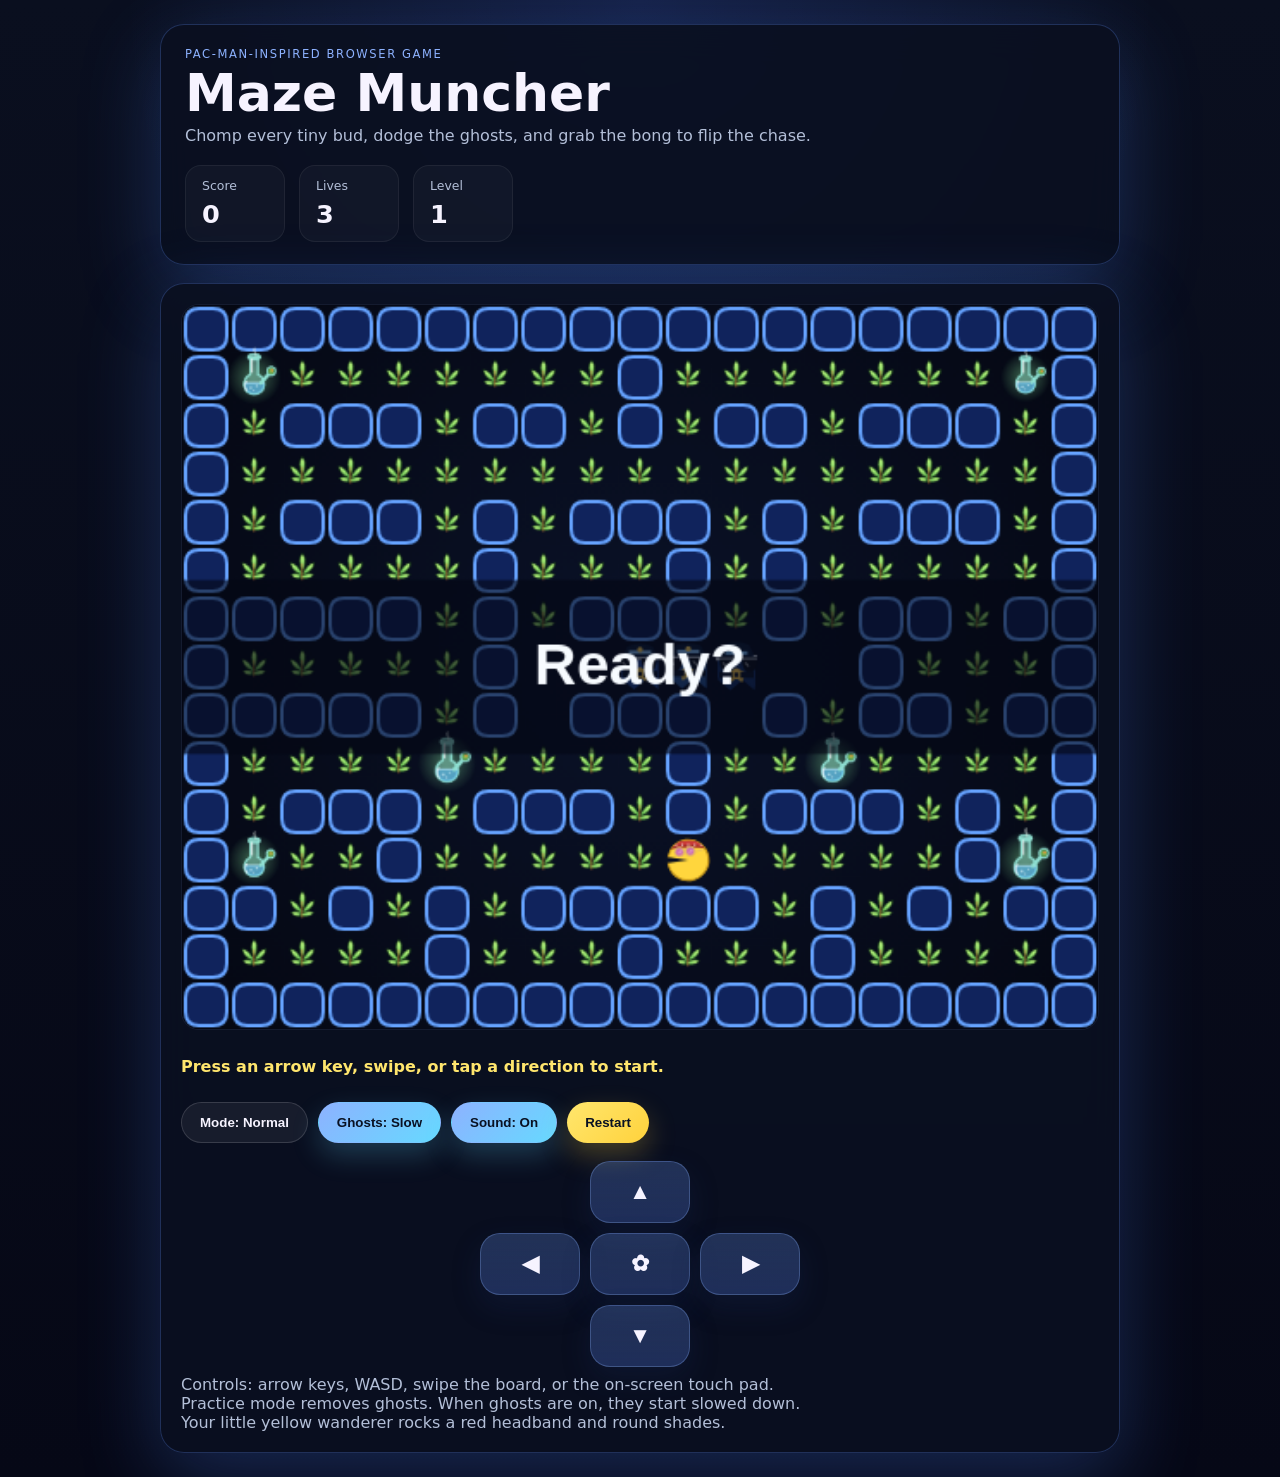
==== commit 5b753f2e: "Fix mobile jumpiness: skip no-op canvas rebuilds on resize, reserve message height, steadier swipe s" ====
--- a/standalone.html
+++ b/standalone.html
@@ -2,7 +2,7 @@
 <html lang="en">
 <head>
   <meta charset="UTF-8" />
-  <meta name="viewport" content="width=device-width, initial-scale=1.0" />
+  <meta name="viewport" content="width=device-width, initial-scale=1.0, maximum-scale=1.0, user-scalable=no, viewport-fit=cover" />
   <title>Maze Muncher</title>
   <style>
 :root {
@@ -20,6 +20,10 @@
   box-sizing: border-box;
 }
 
+html, body {
+  overscroll-behavior: none;
+}
+
 body {
   margin: 0;
   min-height: 100vh;
@@ -128,6 +132,10 @@
   margin: 0;
   font-weight: 600;
   color: var(--accent);
+  /* reserve two lines so changing messages never reflow the controls */
+  min-height: 2.9em;
+  display: flex;
+  align-items: center;
 }
 
 .buttons {
@@ -251,6 +259,10 @@
 
   .instructions {
     font-size: 0.96rem;
+  }
+
+  #message {
+    min-height: 3.9em;
   }
 }
   </style>
@@ -944,9 +956,16 @@
 let powerSprite = null;
 
 function sizeCanvas() {
-  dpr = Math.min(window.devicePixelRatio || 1, 2.5);
-  canvas.width = Math.round(cols * TILE * dpr);
-  canvas.height = Math.round(rows * TILE * dpr);
+  // mobile browsers fire resize constantly (URL bar, scroll bounce);
+  // reassigning canvas.width clears the canvas, so bail unless the
+  // backing size actually changed
+  const newDpr = Math.min(window.devicePixelRatio || 1, 2.5);
+  const w = Math.round(cols * TILE * newDpr);
+  const h = Math.round(rows * TILE * newDpr);
+  if (newDpr === dpr && canvas.width === w && canvas.height === h && pelletSprite) return;
+  dpr = newDpr;
+  canvas.width = w;
+  canvas.height = h;
   ctx.setTransform(dpr, 0, 0, dpr, 0, 0);
   pelletSprite = makeBudSprite(false);
   powerSprite = makeBudSprite(true);
@@ -1630,8 +1649,12 @@
   if (!swipeAnchor) return;
   const dx = event.clientX - swipeAnchor.x;
   const dy = event.clientY - swipeAnchor.y;
-  if (Math.hypot(dx, dy) < 18) return;
-  const direction = Math.abs(dx) > Math.abs(dy)
+  const adx = Math.abs(dx);
+  const ady = Math.abs(dy);
+  if (Math.max(adx, ady) < 24) return;
+  // ignore ambiguous diagonals so a drifting drag doesn't zigzag him
+  if (Math.max(adx, ady) < Math.min(adx, ady) * 1.4) return;
+  const direction = adx > ady
     ? (dx > 0 ? 'right' : 'left')
     : (dy > 0 ? 'down' : 'up');
   swipeAnchor = { x: event.clientX, y: event.clientY };
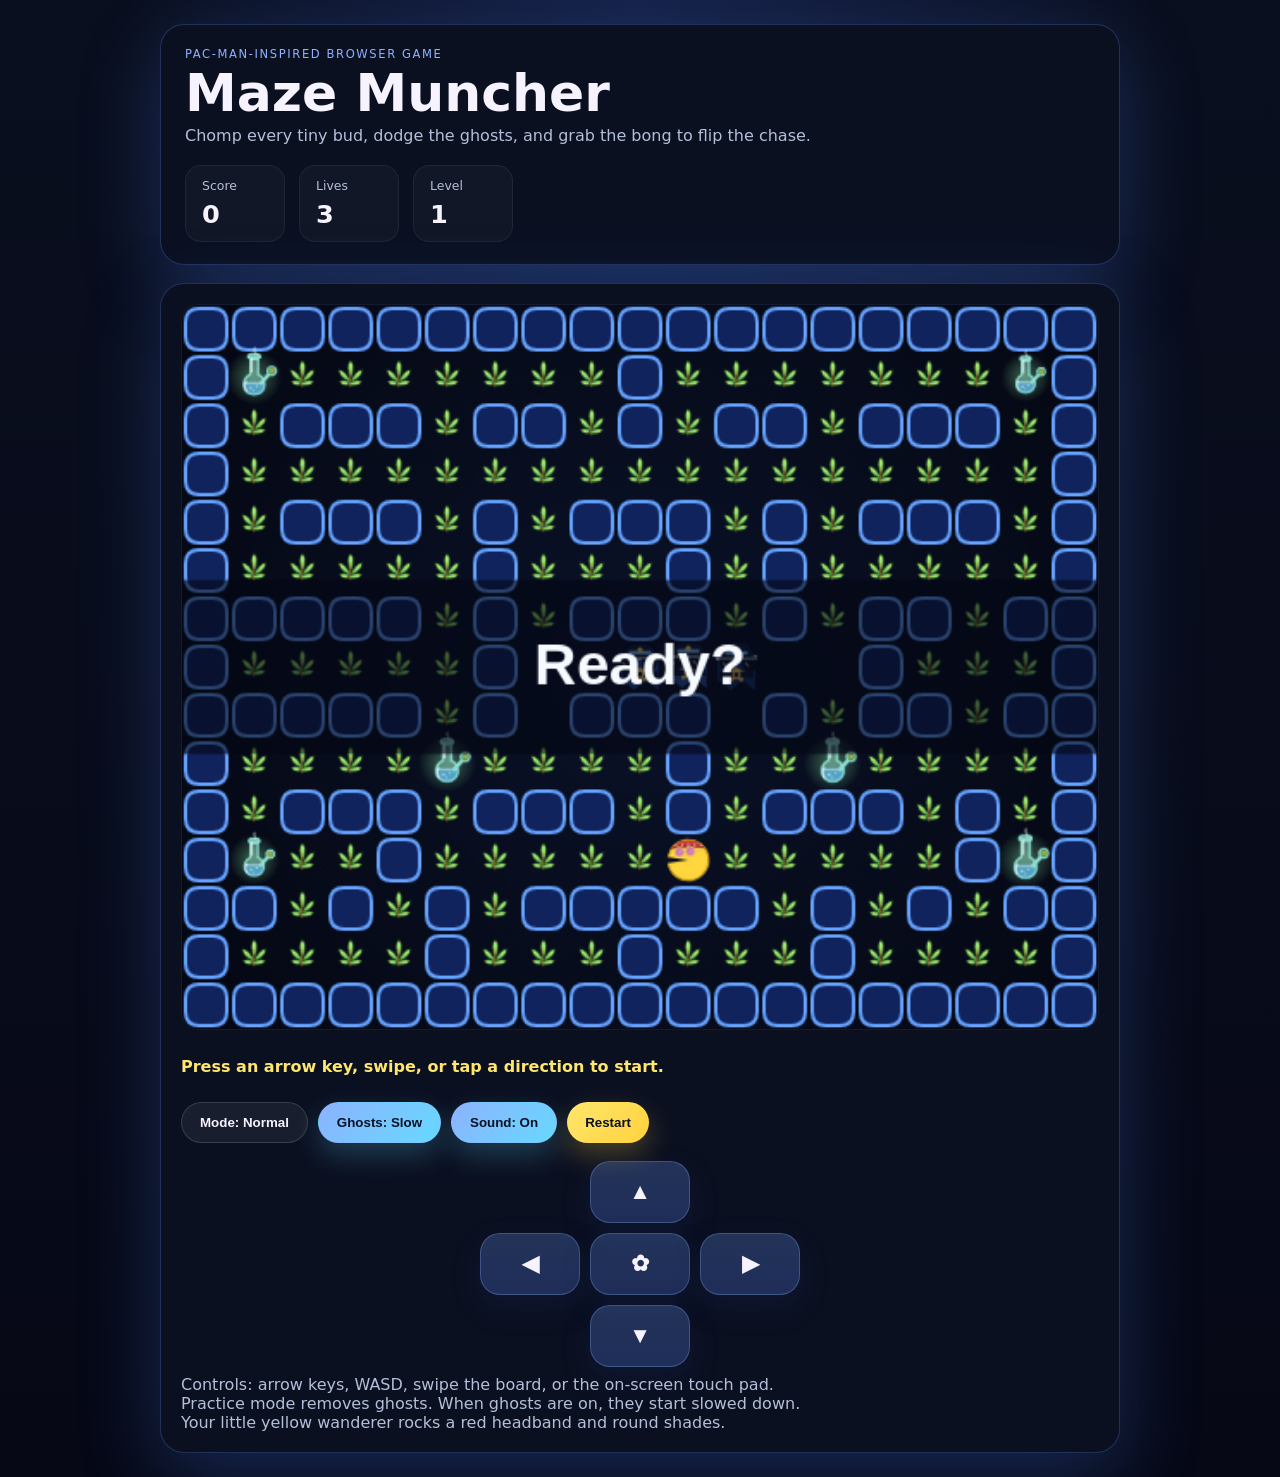
==== commit 7ff22b3e: "Fix laptop stutter and phantom restarts: drop backdrop-filter, skip per-frame HUD writes, blur butto" ====
--- a/standalone.html
+++ b/standalone.html
@@ -43,11 +43,12 @@
 
 .hud-card,
 .board-card {
-  background: var(--panel);
+  /* solid panels — backdrop-filter blur forced the browser to recompute
+     an expensive blur on every canvas frame and stuttered on laptops */
+  background: #0b1021;
   border: 1px solid var(--border);
   border-radius: 24px;
   box-shadow: 0 24px 80px var(--glow);
-  backdrop-filter: blur(18px);
 }
 
 .hud-card {
@@ -707,7 +708,9 @@
     setMessage(practiceMode ? 'Bong collected.' : 'Bong rip! Ghosts are edible.');
   }
 
-  if ((cell === '.' || cell === 'o') && pelletsRemaining <= 0) {
+  if (cell !== '.' && cell !== 'o') return;   // nothing eaten — skip DOM work
+
+  if (pelletsRemaining <= 0) {
     win = true;
     winTimer = WIN_FLASH_TIME;
     gameStarted = false;
@@ -1688,6 +1691,12 @@
   updateControlLabels();
 });
 
+// buttons must not keep keyboard focus after a click — otherwise a later
+// Space/Enter press (the start key) re-triggers them and resets the game
+document.addEventListener('click', (event) => {
+  if (event.target instanceof HTMLButtonElement) event.target.blur();
+});
+
 touchButtons.forEach((button) => {
   bindTouchControl(button, button.dataset.direction);
 });
